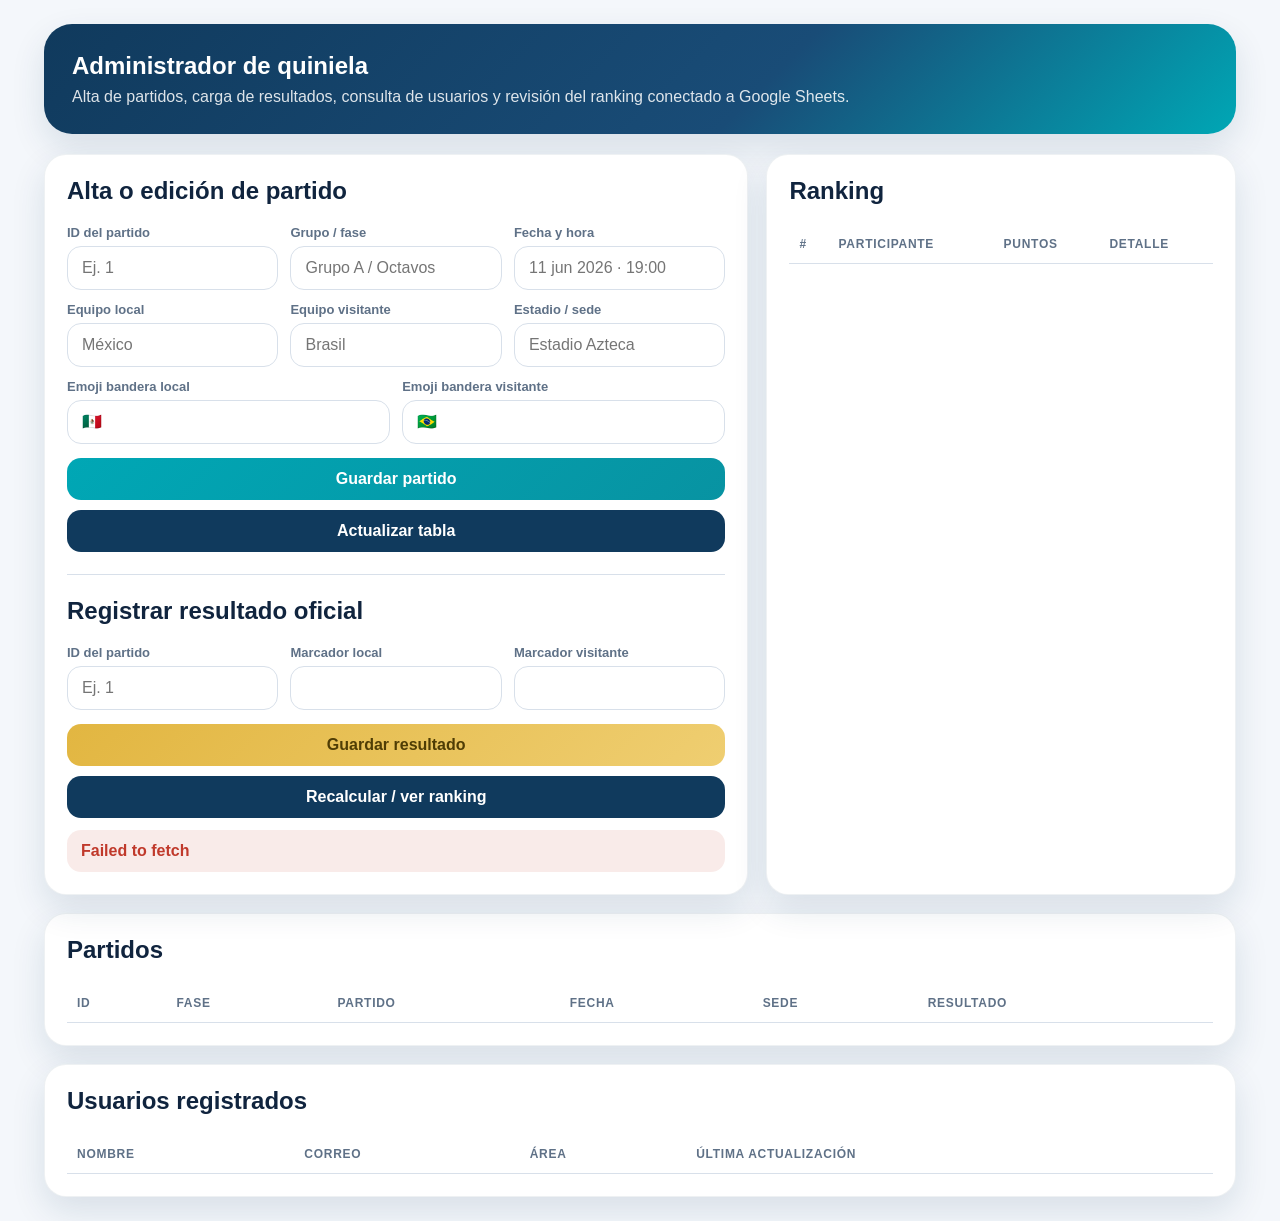
==== admin.html @ 9b7d18ce "Add files via upload" ====
<!DOCTYPE html>
<html lang="es">
<head>
  <meta charset="UTF-8" />
  <meta name="viewport" content="width=device-width, initial-scale=1.0" />
  <title>Admin Quiniela Mundial | Organon</title>
  <style>
    :root {
      --bg: #f4f7fb;
      --surface: #ffffff;
      --text: #10243e;
      --muted: #5f7187;
      --line: #d8e0ea;
      --organon-navy: #103a5d;
      --organon-teal: #00a7b5;
      --organon-magenta: #d64f8a;
      --world-gold: #e2b641;
      --success: #0b8f63;
      --danger: #c0392b;
      --shadow: 0 14px 34px rgba(16, 58, 93, 0.12);
    }
    * { box-sizing: border-box; }
    body { margin: 0; background: var(--bg); font-family: Inter, Segoe UI, Arial, sans-serif; color: var(--text); }
    .shell { max-width: 1240px; margin: 0 auto; padding: 24px; }
    .hero {
      background: linear-gradient(135deg, var(--organon-navy), #194c77 60%, var(--organon-teal));
      color: white; border-radius: 28px; padding: 28px; box-shadow: var(--shadow); margin-bottom: 20px;
    }
    .hero h1 { margin: 0 0 8px; }
    .hero p { margin: 0; color: rgba(255,255,255,.86); }
    .grid { display:grid; grid-template-columns: 1.2fr .8fr; gap: 18px; }
    .card {
      background: var(--surface); border-radius: 22px; padding: 22px; box-shadow: var(--shadow); border: 1px solid rgba(16,58,93,.07);
    }
    .card h2 { margin-top: 0; }
    .form-grid { display:grid; grid-template-columns: repeat(2, minmax(0,1fr)); gap: 12px; }
    .form-grid-3 { display:grid; grid-template-columns: repeat(3, minmax(0,1fr)); gap: 12px; }
    label { font-size: 13px; color: var(--muted); display:block; margin-bottom: 6px; font-weight: 700; }
    input, select, button, textarea {
      width: 100%; border-radius: 14px; border: 1px solid var(--line); padding: 12px 14px; font: inherit;
    }
    button { border: none; cursor: pointer; font-weight: 800; }
    .cta { display:flex; gap: 10px; flex-wrap: wrap; margin-top: 14px; }
    .primary { background: linear-gradient(135deg, var(--organon-teal), #0893a2); color: white; }
    .dark { background: var(--organon-navy); color: white; }
    .accent { background: linear-gradient(135deg, var(--world-gold), #efce71); color: #4f3d05; }
    table { width: 100%; border-collapse: collapse; font-size: 14px; }
    th, td { padding: 12px 10px; border-bottom: 1px solid var(--line); text-align: left; vertical-align: top; }
    th { color: var(--muted); font-size: 12px; text-transform: uppercase; letter-spacing: .06em; }
    .pill { display:inline-block; padding: 6px 10px; border-radius: 999px; background: rgba(214,79,138,.10); color: #7b1f4a; font-weight: 700; font-size: 12px; }
    .status { margin-top: 12px; padding: 12px 14px; border-radius: 14px; display:none; font-weight: 700; }
    .status.ok { display:block; background: rgba(11,143,99,.12); color: var(--success); }
    .status.error { display:block; background: rgba(192,57,43,.10); color: var(--danger); }
    @media (max-width: 980px) { .grid, .form-grid, .form-grid-3 { grid-template-columns: 1fr; } }
  </style>
</head>
<body>
  <div class="shell">
    <section class="hero">
      <h1>Administrador de quiniela</h1>
      <p>Alta de partidos, carga de resultados, consulta de usuarios y revisión del ranking conectado a Google Sheets.</p>
    </section>

    <div class="grid">
      <section class="card">
        <h2>Alta o edición de partido</h2>
        <div class="form-grid-3">
          <div><label>ID del partido</label><input id="matchId" placeholder="Ej. 1" /></div>
          <div><label>Grupo / fase</label><input id="group" placeholder="Grupo A / Octavos" /></div>
          <div><label>Fecha y hora</label><input id="date" placeholder="11 jun 2026 · 19:00" /></div>
        </div>
        <div class="form-grid-3" style="margin-top:12px;">
          <div><label>Equipo local</label><input id="home" placeholder="México" /></div>
          <div><label>Equipo visitante</label><input id="away" placeholder="Brasil" /></div>
          <div><label>Estadio / sede</label><input id="stadium" placeholder="Estadio Azteca" /></div>
        </div>
        <div class="form-grid" style="margin-top:12px;">
          <div><label>Emoji bandera local</label><input id="homeFlag" placeholder="🇲🇽" /></div>
          <div><label>Emoji bandera visitante</label><input id="awayFlag" placeholder="🇧🇷" /></div>
        </div>
        <div class="cta">
          <button class="primary" onclick="saveMatch()">Guardar partido</button>
          <button class="dark" onclick="loadMatches()">Actualizar tabla</button>
        </div>

        <hr style="border:none;border-top:1px solid #d8e0ea;margin:22px 0;">

        <h2>Registrar resultado oficial</h2>
        <div class="form-grid-3">
          <div><label>ID del partido</label><input id="resultMatchId" placeholder="Ej. 1" /></div>
          <div><label>Marcador local</label><input id="resultHome" type="number" min="0" max="20" /></div>
          <div><label>Marcador visitante</label><input id="resultAway" type="number" min="0" max="20" /></div>
        </div>
        <div class="cta">
          <button class="accent" onclick="saveResult()">Guardar resultado</button>
          <button class="dark" onclick="loadRanking()">Recalcular / ver ranking</button>
        </div>

        <div id="status" class="status"></div>
      </section>

      <section class="card">
        <h2>Ranking</h2>
        <table>
          <thead>
            <tr><th>#</th><th>Participante</th><th>Puntos</th><th>Detalle</th></tr>
          </thead>
          <tbody id="rankingBody"></tbody>
        </table>
      </section>
    </div>

    <section class="card" style="margin-top:18px;">
      <h2>Partidos</h2>
      <table>
        <thead>
          <tr><th>ID</th><th>Fase</th><th>Partido</th><th>Fecha</th><th>Sede</th><th>Resultado</th></tr>
        </thead>
        <tbody id="matchesBody"></tbody>
      </table>
    </section>

    <section class="card" style="margin-top:18px;">
      <h2>Usuarios registrados</h2>
      <table>
        <thead>
          <tr><th>Nombre</th><th>Correo</th><th>Área</th><th>Última actualización</th></tr>
        </thead>
        <tbody id="usersBody"></tbody>
      </table>
    </section>
  </div>

  <script>
    const API_URL = 'https://script.google.com/macros/s/AKfycbw_mpo_Y-PgWdOt5Ln7fGJi1dS0DgDkGHl3sy_0nBMv4T5nYcBvUgSuu-n8xOkFC8n8/exec';

    function showStatus(message, type='ok') {
      const el = document.getElementById('status');
      el.className = `status ${type}`;
      el.textContent = message;
    }

    async function api(payload, query='') {
      if (query) {
        const res = await fetch(`${API_URL}?${query}`);
        return await res.json();
      }
      const res = await fetch(API_URL, {
        method: 'POST',
        headers: { 'Content-Type': 'text/plain;charset=utf-8' },
        body: JSON.stringify(payload)
      });
      return await res.json();
    }

    async function saveMatch() {
      try {
        const payload = {
          action: 'saveMatch',
          match: {
            id: document.getElementById('matchId').value.trim(),
            group: document.getElementById('group').value.trim(),
            date: document.getElementById('date').value.trim(),
            home: document.getElementById('home').value.trim(),
            away: document.getElementById('away').value.trim(),
            stadium: document.getElementById('stadium').value.trim(),
            homeFlag: document.getElementById('homeFlag').value.trim(),
            awayFlag: document.getElementById('awayFlag').value.trim()
          }
        };
        const data = await api(payload);
        if (!data.success) throw new Error(data.message || 'No se pudo guardar el partido');
        showStatus('Partido guardado correctamente.');
        loadMatches();
      } catch (e) {
        showStatus(e.message, 'error');
      }
    }

    async function saveResult() {
      try {
        const payload = {
          action: 'saveResult',
          result: {
            matchId: document.getElementById('resultMatchId').value.trim(),
            homeScore: document.getElementById('resultHome').value.trim(),
            awayScore: document.getElementById('resultAway').value.trim()
          }
        };
        const data = await api(payload);
        if (!data.success) throw new Error(data.message || 'No se pudo guardar el resultado');
        showStatus('Resultado oficial guardado.');
        loadMatches();
        loadRanking();
      } catch (e) {
        showStatus(e.message, 'error');
      }
    }

    async function loadMatches() {
      try {
        const data = await api(null, 'action=getMatches');
        if (!data.success) throw new Error(data.message || 'No se pudieron obtener los partidos');
        document.getElementById('matchesBody').innerHTML = data.matches.map(m => `
          <tr>
            <td>${m.id}</td>
            <td><span class="pill">${m.group || ''}</span></td>
            <td>${m.home} vs ${m.away}</td>
            <td>${m.date || ''}</td>
            <td>${m.stadium || ''}</td>
            <td>${m.result || '-'}</td>
          </tr>
        `).join('');
      } catch (e) {
        showStatus(e.message, 'error');
      }
    }

    async function loadUsers() {
      try {
        const data = await api(null, 'action=getUsers');
        if (!data.success) throw new Error(data.message || 'No se pudieron obtener los usuarios');
        document.getElementById('usersBody').innerHTML = data.users.map(u => `
          <tr>
            <td>${u.nombre}</td>
            <td>${u.correo}</td>
            <td>${u.area || ''}</td>
            <td>${u.updatedAt || ''}</td>
          </tr>
        `).join('');
      } catch (e) {
        showStatus(e.message, 'error');
      }
    }

    async function loadRanking() {
      try {
        const data = await api(null, 'action=getRanking');
        if (!data.success) throw new Error(data.message || 'No se pudo cargar el ranking');
        document.getElementById('rankingBody').innerHTML = data.ranking.map((r, i) => `
          <tr>
            <td>${i + 1}</td>
            <td>${r.nombre}</td>
            <td><strong>${r.points}</strong></td>
            <td>${r.exactHits} exactos · ${r.outcomeHits} signos</td>
          </tr>
        `).join('');
      } catch (e) {
        showStatus(e.message, 'error');
      }
    }

    loadMatches();
    loadUsers();
    loadRanking();
  </script>
</body>
</html>
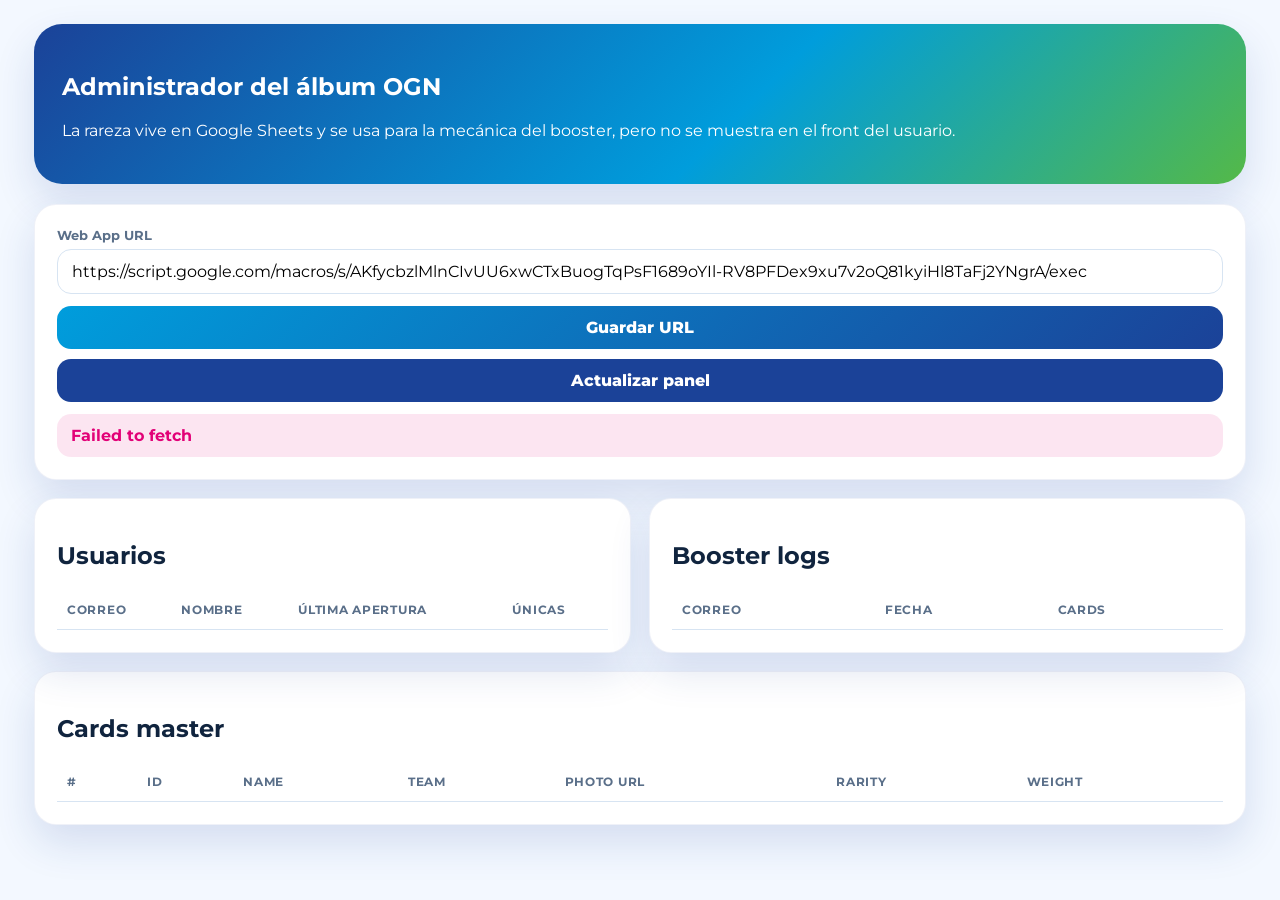
==== commit d75df157: "Add files via upload" ====
--- a/admin.html
+++ b/admin.html
@@ -3,256 +3,70 @@
 <head>
   <meta charset="UTF-8" />
   <meta name="viewport" content="width=device-width, initial-scale=1.0" />
-  <title>Admin Quiniela Mundial | Organon</title>
+  <title>OGN Album Admin</title>
   <style>
-    :root {
-      --bg: #f4f7fb;
-      --surface: #ffffff;
-      --text: #10243e;
-      --muted: #5f7187;
-      --line: #d8e0ea;
-      --organon-navy: #103a5d;
-      --organon-teal: #00a7b5;
-      --organon-magenta: #d64f8a;
-      --world-gold: #e2b641;
-      --success: #0b8f63;
-      --danger: #c0392b;
-      --shadow: 0 14px 34px rgba(16, 58, 93, 0.12);
-    }
-    * { box-sizing: border-box; }
-    body { margin: 0; background: var(--bg); font-family: Inter, Segoe UI, Arial, sans-serif; color: var(--text); }
-    .shell { max-width: 1240px; margin: 0 auto; padding: 24px; }
-    .hero {
-      background: linear-gradient(135deg, var(--organon-navy), #194c77 60%, var(--organon-teal));
-      color: white; border-radius: 28px; padding: 28px; box-shadow: var(--shadow); margin-bottom: 20px;
-    }
-    .hero h1 { margin: 0 0 8px; }
-    .hero p { margin: 0; color: rgba(255,255,255,.86); }
-    .grid { display:grid; grid-template-columns: 1.2fr .8fr; gap: 18px; }
-    .card {
-      background: var(--surface); border-radius: 22px; padding: 22px; box-shadow: var(--shadow); border: 1px solid rgba(16,58,93,.07);
-    }
-    .card h2 { margin-top: 0; }
-    .form-grid { display:grid; grid-template-columns: repeat(2, minmax(0,1fr)); gap: 12px; }
-    .form-grid-3 { display:grid; grid-template-columns: repeat(3, minmax(0,1fr)); gap: 12px; }
-    label { font-size: 13px; color: var(--muted); display:block; margin-bottom: 6px; font-weight: 700; }
-    input, select, button, textarea {
-      width: 100%; border-radius: 14px; border: 1px solid var(--line); padding: 12px 14px; font: inherit;
-    }
-    button { border: none; cursor: pointer; font-weight: 800; }
-    .cta { display:flex; gap: 10px; flex-wrap: wrap; margin-top: 14px; }
-    .primary { background: linear-gradient(135deg, var(--organon-teal), #0893a2); color: white; }
-    .dark { background: var(--organon-navy); color: white; }
-    .accent { background: linear-gradient(135deg, var(--world-gold), #efce71); color: #4f3d05; }
-    table { width: 100%; border-collapse: collapse; font-size: 14px; }
-    th, td { padding: 12px 10px; border-bottom: 1px solid var(--line); text-align: left; vertical-align: top; }
-    th { color: var(--muted); font-size: 12px; text-transform: uppercase; letter-spacing: .06em; }
-    .pill { display:inline-block; padding: 6px 10px; border-radius: 999px; background: rgba(214,79,138,.10); color: #7b1f4a; font-weight: 700; font-size: 12px; }
-    .status { margin-top: 12px; padding: 12px 14px; border-radius: 14px; display:none; font-weight: 700; }
-    .status.ok { display:block; background: rgba(11,143,99,.12); color: var(--success); }
-    .status.error { display:block; background: rgba(192,57,43,.10); color: var(--danger); }
-    @media (max-width: 980px) { .grid, .form-grid, .form-grid-3 { grid-template-columns: 1fr; } }
+    @import url('https://fonts.googleapis.com/css2?family=Montserrat:wght@400;600;700;800;900&display=swap');
+    :root { --bg:#f3f8ff; --surface:#fff; --text:#10243e; --muted:#5a6f89; --line:#d7e4f2; --navy:#1B4298; --teal:#009DDC; --gold:#54b948; --green:#54b948; --danger:#E20177; --shadow:0 18px 40px rgba(27,66,152,.14); }
+    *{box-sizing:border-box} body{margin:0;background:var(--bg);font-family:Montserrat,Segoe UI,Arial,sans-serif;color:var(--text)} .shell{max-width:1260px;margin:0 auto;padding:24px} .hero{background:linear-gradient(135deg,var(--navy),var(--teal) 58%,var(--green));color:#fff;border-radius:28px;padding:28px;box-shadow:var(--shadow);margin-bottom:20px} .card{background:var(--surface);border-radius:22px;padding:22px;box-shadow:var(--shadow);border:1px solid rgba(27,66,152,.07);margin-bottom:18px} .grid{display:grid;grid-template-columns:1fr 1fr;gap:18px} label{display:block;margin-bottom:6px;color:var(--muted);font-size:13px;font-weight:700} input,button{width:100%;border-radius:14px;border:1px solid var(--line);padding:12px 14px;font:inherit} button{border:none;cursor:pointer;font-weight:800}.cta{display:flex;gap:10px;flex-wrap:wrap;margin-top:12px}.primary{background:linear-gradient(135deg,var(--teal),var(--navy));color:#fff}.dark{background:var(--navy);color:#fff} table{width:100%;border-collapse:collapse;font-size:14px} th,td{padding:12px 10px;border-bottom:1px solid var(--line);text-align:left;vertical-align:top} th{font-size:12px;text-transform:uppercase;letter-spacing:.06em;color:var(--muted)} .status{margin-top:12px;padding:12px 14px;border-radius:14px;display:none;font-weight:700}.status.ok{display:block;background:rgba(84,185,72,.16);color:var(--green)}.status.error{display:block;background:rgba(226,1,119,.10);color:var(--danger)} @media (max-width:960px){.grid{grid-template-columns:1fr}}
   </style>
 </head>
 <body>
   <div class="shell">
     <section class="hero">
-      <h1>Administrador de quiniela</h1>
-      <p>Alta de partidos, carga de resultados, consulta de usuarios y revisión del ranking conectado a Google Sheets.</p>
+      <h1>Administrador del álbum OGN</h1>
+      <p>La rareza vive en Google Sheets y se usa para la mecánica del booster, pero no se muestra en el front del usuario.</p>
+    </section>
+
+    <section class="card">
+      <label>Web App URL</label>
+      <input id="apiUrl" placeholder="Pega aquí tu URL de Apps Script" />
+      <div class="cta">
+        <button class="primary" onclick="saveUrl()">Guardar URL</button>
+        <button class="dark" onclick="loadAll()">Actualizar panel</button>
+      </div>
+      <div id="status" class="status"></div>
     </section>
 
     <div class="grid">
       <section class="card">
-        <h2>Alta o edición de partido</h2>
-        <div class="form-grid-3">
-          <div><label>ID del partido</label><input id="matchId" placeholder="Ej. 1" /></div>
-          <div><label>Grupo / fase</label><input id="group" placeholder="Grupo A / Octavos" /></div>
-          <div><label>Fecha y hora</label><input id="date" placeholder="11 jun 2026 · 19:00" /></div>
-        </div>
-        <div class="form-grid-3" style="margin-top:12px;">
-          <div><label>Equipo local</label><input id="home" placeholder="México" /></div>
-          <div><label>Equipo visitante</label><input id="away" placeholder="Brasil" /></div>
-          <div><label>Estadio / sede</label><input id="stadium" placeholder="Estadio Azteca" /></div>
-        </div>
-        <div class="form-grid" style="margin-top:12px;">
-          <div><label>Emoji bandera local</label><input id="homeFlag" placeholder="🇲🇽" /></div>
-          <div><label>Emoji bandera visitante</label><input id="awayFlag" placeholder="🇧🇷" /></div>
-        </div>
-        <div class="cta">
-          <button class="primary" onclick="saveMatch()">Guardar partido</button>
-          <button class="dark" onclick="loadMatches()">Actualizar tabla</button>
-        </div>
-
-        <hr style="border:none;border-top:1px solid #d8e0ea;margin:22px 0;">
-
-        <h2>Registrar resultado oficial</h2>
-        <div class="form-grid-3">
-          <div><label>ID del partido</label><input id="resultMatchId" placeholder="Ej. 1" /></div>
-          <div><label>Marcador local</label><input id="resultHome" type="number" min="0" max="20" /></div>
-          <div><label>Marcador visitante</label><input id="resultAway" type="number" min="0" max="20" /></div>
-        </div>
-        <div class="cta">
-          <button class="accent" onclick="saveResult()">Guardar resultado</button>
-          <button class="dark" onclick="loadRanking()">Recalcular / ver ranking</button>
-        </div>
-
-        <div id="status" class="status"></div>
+        <h2>Usuarios</h2>
+        <table><thead><tr><th>Correo</th><th>Nombre</th><th>Última apertura</th><th>Únicas</th></tr></thead><tbody id="usersBody"></tbody></table>
       </section>
-
       <section class="card">
-        <h2>Ranking</h2>
-        <table>
-          <thead>
-            <tr><th>#</th><th>Participante</th><th>Puntos</th><th>Detalle</th></tr>
-          </thead>
-          <tbody id="rankingBody"></tbody>
-        </table>
+        <h2>Booster logs</h2>
+        <table><thead><tr><th>Correo</th><th>Fecha</th><th>Cards</th></tr></thead><tbody id="logsBody"></tbody></table>
       </section>
     </div>
 
-    <section class="card" style="margin-top:18px;">
-      <h2>Partidos</h2>
-      <table>
-        <thead>
-          <tr><th>ID</th><th>Fase</th><th>Partido</th><th>Fecha</th><th>Sede</th><th>Resultado</th></tr>
-        </thead>
-        <tbody id="matchesBody"></tbody>
-      </table>
-    </section>
-
-    <section class="card" style="margin-top:18px;">
-      <h2>Usuarios registrados</h2>
-      <table>
-        <thead>
-          <tr><th>Nombre</th><th>Correo</th><th>Área</th><th>Última actualización</th></tr>
-        </thead>
-        <tbody id="usersBody"></tbody>
-      </table>
+    <section class="card">
+      <h2>Cards master</h2>
+      <table><thead><tr><th>#</th><th>ID</th><th>Name</th><th>Team</th><th>Photo URL</th><th>Rarity</th><th>Weight</th></tr></thead><tbody id="cardsBody"></tbody></table>
     </section>
   </div>
-
   <script>
-    const API_URL = 'https://script.google.com/macros/s/AKfycbw_mpo_Y-PgWdOt5Ln7fGJi1dS0DgDkGHl3sy_0nBMv4T5nYcBvUgSuu-n8xOkFC8n8/exec';
-
-    function showStatus(message, type='ok') {
-      const el = document.getElementById('status');
-      el.className = `status ${type}`;
-      el.textContent = message;
+    const DEFAULT_API_URL = 'https://script.google.com/macros/s/AKfycbzlMlnCIvUU6xwCTxBuogTqPsF1689oYIl-RV8PFDex9xu7v2oQ81kyiHl8TaFj2YNgrA/exec';
+    function apiUrl(){ return localStorage.getItem('ogn_album_api_v2') || DEFAULT_API_URL; }
+    function showStatus(message, type='ok'){ const el=document.getElementById('status'); el.className=`status ${type}`; el.textContent=message; }
+    function saveUrl(){ localStorage.setItem('ogn_album_api_v2', document.getElementById('apiUrl').value.trim()); showStatus('URL guardada.'); }
+    async function get(q){ const res=await fetch(`${apiUrl()}?${q}`); return await res.json(); }
+    async function loadAll(){
+      try{
+        document.getElementById('apiUrl').value = apiUrl();
+        if(!apiUrl()) throw new Error('Guarda primero la URL del Web App.');
+        const [users, cards, logs] = await Promise.all([
+          get('action=adminUsers'),
+          get('action=adminCards'),
+          get('action=adminLogs')
+        ]);
+        if(!users.success || !cards.success || !logs.success) throw new Error('No fue posible cargar el panel admin.');
+        document.getElementById('usersBody').innerHTML = users.users.map(u => `<tr><td>${u.email}</td><td>${u.name}</td><td>${u.lastOpenAt || '-'}</td><td>${u.uniqueCount || 0}</td></tr>`).join('');
+        document.getElementById('cardsBody').innerHTML = cards.cards.map(c => `<tr><td>${c.number}</td><td>${c.cardId}</td><td>${c.name || ''}</td><td>${c.team || ''}</td><td>${c.photoUrl || ''}</td><td>${c.rarity}</td><td>${c.weight}</td></tr>`).join('');
+        document.getElementById('logsBody').innerHTML = logs.logs.map(l => `<tr><td>${l.email}</td><td>${l.openedAt}</td><td>${l.cards}</td></tr>`).join('');
+        showStatus('Panel cargado correctamente.');
+      }catch(e){ showStatus(e.message, 'error'); }
     }
-
-    async function api(payload, query='') {
-      if (query) {
-        const res = await fetch(`${API_URL}?${query}`);
-        return await res.json();
-      }
-      const res = await fetch(API_URL, {
-        method: 'POST',
-        headers: { 'Content-Type': 'text/plain;charset=utf-8' },
-        body: JSON.stringify(payload)
-      });
-      return await res.json();
-    }
-
-    async function saveMatch() {
-      try {
-        const payload = {
-          action: 'saveMatch',
-          match: {
-            id: document.getElementById('matchId').value.trim(),
-            group: document.getElementById('group').value.trim(),
-            date: document.getElementById('date').value.trim(),
-            home: document.getElementById('home').value.trim(),
-            away: document.getElementById('away').value.trim(),
-            stadium: document.getElementById('stadium').value.trim(),
-            homeFlag: document.getElementById('homeFlag').value.trim(),
-            awayFlag: document.getElementById('awayFlag').value.trim()
-          }
-        };
-        const data = await api(payload);
-        if (!data.success) throw new Error(data.message || 'No se pudo guardar el partido');
-        showStatus('Partido guardado correctamente.');
-        loadMatches();
-      } catch (e) {
-        showStatus(e.message, 'error');
-      }
-    }
-
-    async function saveResult() {
-      try {
-        const payload = {
-          action: 'saveResult',
-          result: {
-            matchId: document.getElementById('resultMatchId').value.trim(),
-            homeScore: document.getElementById('resultHome').value.trim(),
-            awayScore: document.getElementById('resultAway').value.trim()
-          }
-        };
-        const data = await api(payload);
-        if (!data.success) throw new Error(data.message || 'No se pudo guardar el resultado');
-        showStatus('Resultado oficial guardado.');
-        loadMatches();
-        loadRanking();
-      } catch (e) {
-        showStatus(e.message, 'error');
-      }
-    }
-
-    async function loadMatches() {
-      try {
-        const data = await api(null, 'action=getMatches');
-        if (!data.success) throw new Error(data.message || 'No se pudieron obtener los partidos');
-        document.getElementById('matchesBody').innerHTML = data.matches.map(m => `
-          <tr>
-            <td>${m.id}</td>
-            <td><span class="pill">${m.group || ''}</span></td>
-            <td>${m.home} vs ${m.away}</td>
-            <td>${m.date || ''}</td>
-            <td>${m.stadium || ''}</td>
-            <td>${m.result || '-'}</td>
-          </tr>
-        `).join('');
-      } catch (e) {
-        showStatus(e.message, 'error');
-      }
-    }
-
-    async function loadUsers() {
-      try {
-        const data = await api(null, 'action=getUsers');
-        if (!data.success) throw new Error(data.message || 'No se pudieron obtener los usuarios');
-        document.getElementById('usersBody').innerHTML = data.users.map(u => `
-          <tr>
-            <td>${u.nombre}</td>
-            <td>${u.correo}</td>
-            <td>${u.area || ''}</td>
-            <td>${u.updatedAt || ''}</td>
-          </tr>
-        `).join('');
-      } catch (e) {
-        showStatus(e.message, 'error');
-      }
-    }
-
-    async function loadRanking() {
-      try {
-        const data = await api(null, 'action=getRanking');
-        if (!data.success) throw new Error(data.message || 'No se pudo cargar el ranking');
-        document.getElementById('rankingBody').innerHTML = data.ranking.map((r, i) => `
-          <tr>
-            <td>${i + 1}</td>
-            <td>${r.nombre}</td>
-            <td><strong>${r.points}</strong></td>
-            <td>${r.exactHits} exactos · ${r.outcomeHits} signos</td>
-          </tr>
-        `).join('');
-      } catch (e) {
-        showStatus(e.message, 'error');
-      }
-    }
-
-    loadMatches();
-    loadUsers();
-    loadRanking();
+    document.getElementById('apiUrl').value = apiUrl();
+    loadAll();
   </script>
 </body>
-</html>+</html>
